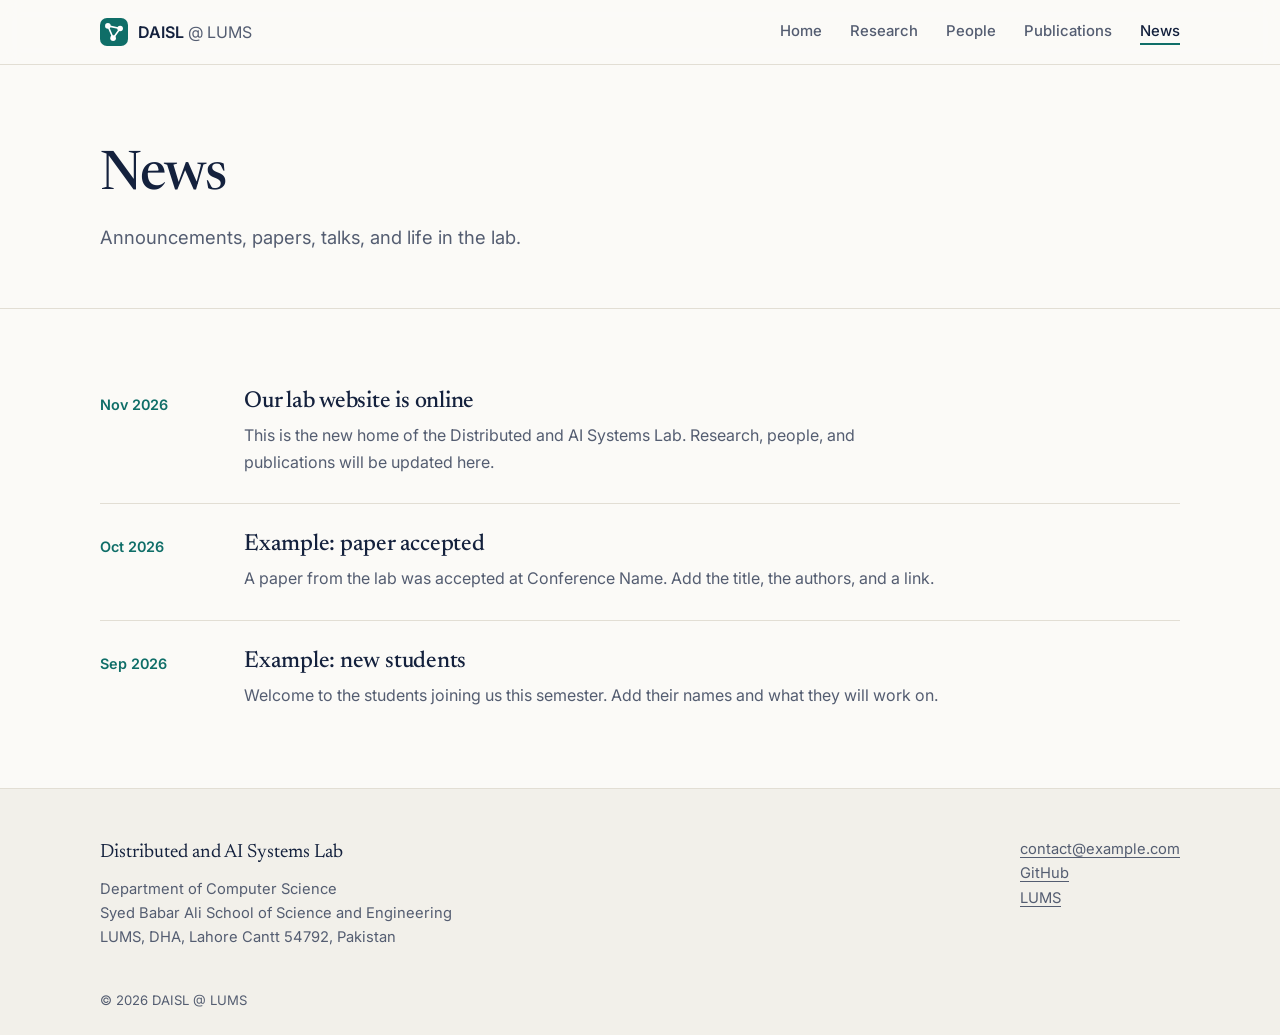
==== news.html @ 784e1e5e "Add multi-page website for the DAISL lab Static HTML and CSS with no build step: Home, Research, Peo" ====
<!doctype html>
<html lang="en">
<head>
  <meta charset="utf-8">
  <meta name="viewport" content="width=device-width, initial-scale=1">
  <title>News · DAISL @ LUMS</title>
  <meta name="description" content="News from the Distributed and AI Systems Lab at LUMS.">

  <link rel="icon" href="assets/favicon.svg" type="image/svg+xml">
  <link rel="preconnect" href="https://fonts.googleapis.com">
  <link rel="preconnect" href="https://fonts.gstatic.com" crossorigin>
  <link href="https://fonts.googleapis.com/css2?family=Inter:wght@400;500;600&family=Newsreader:opsz,wght@6..72,400;6..72,500&display=swap" rel="stylesheet">
  <link rel="stylesheet" href="assets/styles.css">
</head>
<body>
  <a class="skip-link" href="#main">Skip to content</a>

  <!-- Header: the same on every page. aria-current marks the open page. -->
  <header class="site-header">
    <div class="wrap header-inner">
      <a class="brand" href="index.html">
        <img src="assets/favicon.svg" alt="" width="28" height="28">
        <span>DAISL <span class="brand-sub">@ LUMS</span></span>
      </a>
      <nav aria-label="Main">
        <a href="index.html">Home</a>
        <a href="research.html">Research</a>
        <a href="people.html">People</a>
        <a href="publications.html">Publications</a>
        <a href="news.html" aria-current="page">News</a>
      </nav>
    </div>
  </header>

  <main id="main">

    <div class="page-header">
      <div class="wrap">
        <h1>News</h1>
        <p class="lead">Announcements, papers, talks, and life in the lab.</p>
      </div>
    </div>

    <section class="section">
      <div class="wrap">
        <!-- Add new items at the top -->
        <ul class="news">
          <li>
            <time datetime="2026-11">Nov 2026</time>
            <article>
              <h2>Our lab website is online</h2>
              <p>This is the new home of the Distributed and AI Systems Lab. Research, people, and publications will be updated here.</p>
            </article>
          </li>
          <li>
            <time datetime="2026-10">Oct 2026</time>
            <article>
              <h2>Example: paper accepted</h2>
              <p>A paper from the lab was accepted at Conference Name. Add the title, the authors, and a link.</p>
            </article>
          </li>
          <li>
            <time datetime="2026-09">Sep 2026</time>
            <article>
              <h2>Example: new students</h2>
              <p>Welcome to the students joining us this semester. Add their names and what they will work on.</p>
            </article>
          </li>
        </ul>
      </div>
    </section>

  </main>

  <!-- Footer: the same on every page -->
  <footer class="site-footer">
    <div class="wrap footer-inner">
      <div>
        <p class="footer-name">Distributed and AI Systems Lab</p>
        <p>Department of Computer Science<br>
           Syed Babar Ali School of Science and Engineering<br>
           LUMS, DHA, Lahore Cantt 54792, Pakistan</p>
      </div>
      <ul>
        <li><a href="mailto:contact@example.com">contact@example.com</a></li>
        <li><a href="https://github.com/DAISL-Lums">GitHub</a></li>
        <li><a href="https://lums.edu.pk">LUMS</a></li>
      </ul>
    </div>
    <div class="wrap">
      <p class="copyright">© 2026 DAISL @ LUMS</p>
    </div>
  </footer>
</body>
</html>
---- assets/styles.css ----
/* =========================================================
   Theme: change these colors and fonts to restyle the site
   ========================================================= */
:root {
  --bg: #fbfaf7;
  --bg-alt: #f2f0ea;
  --surface: #ffffff;
  --text: #14213d;
  --muted: #545d71;
  --line: #e2ded4;
  --accent: #0f6e68;
  --accent-soft: #dcefec;
  --on-accent: #ffffff;

  --serif: "Newsreader", Georgia, serif;
  --sans: "Inter", system-ui, -apple-system, "Segoe UI", sans-serif;

  --radius: 14px;
  color-scheme: light;
}

@media (prefers-color-scheme: dark) {
  :root {
    --bg: #0d1321;
    --bg-alt: #121a2b;
    --surface: #172136;
    --text: #e9ecf3;
    --muted: #a4adc1;
    --line: #27324a;
    --accent: #5ccfc4;
    --accent-soft: #163a41;
    --on-accent: #07201e;
    color-scheme: dark;
  }
}

/* ---------- Base ---------- */
* { box-sizing: border-box; margin: 0; padding: 0; }

html { scroll-behavior: smooth; scroll-padding-top: 64px; }

body {
  background: var(--bg);
  color: var(--text);
  font: 400 1rem/1.65 var(--sans);
  -webkit-font-smoothing: antialiased;
  /* keeps the footer at the bottom on short pages */
  display: flex; flex-direction: column; min-height: 100vh;
}
main { flex: 1; }

h1, h2, h3 { font-family: var(--serif); font-weight: 500; line-height: 1.15; }
h1 { font-size: clamp(2.5rem, 6vw, 4.1rem); letter-spacing: -0.02em; }
h2 { font-size: clamp(1.9rem, 4vw, 2.5rem); letter-spacing: -0.01em; }
h3 { font-size: 1.35rem; }

a { color: var(--accent); text-underline-offset: 3px; }
a:focus-visible { outline: 2px solid var(--accent); outline-offset: 3px; border-radius: 3px; }

ul, ol { list-style: none; }
img { max-width: 100%; }

.wrap { width: min(1080px, 100% - 2.5rem); margin-inline: auto; }

.skip-link {
  position: absolute; left: -999px;
  background: var(--accent); color: var(--on-accent);
  padding: 0.5rem 1rem; z-index: 20;
}
.skip-link:focus { left: 1rem; top: 1rem; }

/* ---------- Header ---------- */
.site-header {
  position: sticky; top: 0; z-index: 10;
  background: color-mix(in srgb, var(--bg) 88%, transparent);
  backdrop-filter: blur(10px);
  border-bottom: 1px solid var(--line);
}
.header-inner {
  display: flex; align-items: center; justify-content: space-between;
  gap: 1rem; min-height: 64px;
}
.brand {
  display: flex; align-items: center; gap: 0.6rem;
  color: var(--text); text-decoration: none; font-weight: 600;
  white-space: nowrap;
}
.brand-sub { color: var(--muted); font-weight: 400; }
.site-header nav { display: flex; gap: 1.75rem; }
.site-header nav a {
  color: var(--muted); text-decoration: none; font-size: 0.93rem; font-weight: 500;
  border-bottom: 2px solid transparent;
}
.site-header nav a:hover { color: var(--text); }
.site-header nav a[aria-current="page"] { color: var(--text); border-bottom-color: var(--accent); }

/* ---------- Hero ---------- */
.hero { padding: clamp(3.5rem, 9vw, 7rem) 0; }
.hero-inner {
  display: grid; grid-template-columns: 1.25fr 1fr;
  gap: 3rem; align-items: center;
}
.eyebrow {
  color: var(--accent); font-size: 0.8rem; font-weight: 600;
  letter-spacing: 0.1em; text-transform: uppercase; margin-bottom: 1rem;
}
.lead { color: var(--muted); font-size: 1.15rem; max-width: 34rem; margin-top: 1.25rem; }
.actions { display: flex; flex-wrap: wrap; gap: 0.75rem; margin-top: 2rem; }

.button {
  display: inline-block; padding: 0.7rem 1.35rem;
  border: 1px solid var(--line); border-radius: 999px;
  color: var(--text); text-decoration: none; font-weight: 500; font-size: 0.95rem;
  transition: border-color 0.2s, transform 0.2s;
}
.button:hover { border-color: var(--accent); transform: translateY(-1px); }
.button.primary { background: var(--accent); border-color: var(--accent); color: var(--on-accent); }

.network { width: 100%; height: auto; max-width: 420px; justify-self: end; }
.network .edges path { fill: none; stroke: var(--line); stroke-width: 1.5; }
.network .signals path {
  fill: none; stroke: var(--accent); stroke-width: 2.5; stroke-linecap: round;
  stroke-dasharray: 14 420; animation: travel 5s linear infinite;
}
.network .signals path + path { animation-delay: -2.5s; }
.network .nodes circle { fill: var(--surface); stroke: var(--text); stroke-width: 1.5; }
.network .halo { fill: var(--accent-soft); }
.network .hub { fill: var(--accent); }

@keyframes travel {
  from { stroke-dashoffset: 434; }
  to   { stroke-dashoffset: 0; }
}

/* ---------- Sections ---------- */
.section { padding: clamp(3rem, 7vw, 5rem) 0; border-top: 1px solid var(--line); }
.section.alt { background: var(--bg-alt); }
.section-head {
  display: flex; flex-wrap: wrap; align-items: baseline; justify-content: space-between;
  gap: 0.5rem 1rem;
}
.section-head a { font-size: 0.93rem; font-weight: 500; text-decoration: none; }
.section-head a:hover { text-decoration: underline; }

/* ---------- Page header (inner pages) ---------- */
.page-header { padding: clamp(3rem, 7vw, 5rem) 0 clamp(2.5rem, 5vw, 3.5rem); }
.page-header h1 { font-size: clamp(2.4rem, 5.5vw, 3.4rem); }
.page-header .lead { margin-top: 0.9rem; }
.jump { display: flex; flex-wrap: wrap; gap: 0.6rem; margin-top: 1.75rem; }
.jump a {
  border: 1px solid var(--line); border-radius: 999px; padding: 0.35rem 0.95rem;
  color: var(--text); text-decoration: none; font-size: 0.88rem; font-weight: 500;
}
.jump a:hover { border-color: var(--accent); }

/* ---------- Home: news and papers side by side ---------- */
.columns { display: grid; grid-template-columns: 1fr 1fr; gap: 3.5rem; }
.columns h2 { font-size: 1.75rem; }
.brief { margin-top: 1.25rem; }
.brief li { padding: 1rem 0; border-bottom: 1px solid var(--line); }
.brief li:last-child { border-bottom: 0; }
.brief time { color: var(--accent); font-weight: 600; font-size: 0.85rem; }

/* ---------- Research ---------- */
.split { display: grid; grid-template-columns: 1fr 1.6fr; gap: 1.5rem 3rem; }
.area h3 { margin: 1.75rem 0 0.75rem; font-size: 1.2rem; }
.bullets { color: var(--muted); }
.bullets li { position: relative; padding-left: 1.25rem; margin-bottom: 0.35rem; }
.bullets li::before {
  content: ""; position: absolute; left: 0; top: 0.62em;
  width: 7px; height: 7px; border-radius: 50%; background: var(--accent);
}
.project {
  margin-top: 1.75rem; padding: 1.25rem 1.5rem;
  background: var(--surface); border: 1px solid var(--line); border-radius: var(--radius);
}
.project-label {
  color: var(--accent); font-size: 0.75rem; font-weight: 600;
  letter-spacing: 0.08em; text-transform: uppercase; margin-bottom: 0.35rem;
}

.cards {
  display: grid; grid-template-columns: repeat(auto-fit, minmax(min(100%, 420px), 1fr));
  gap: 1.25rem; margin-top: 2.25rem;
}
.card {
  background: var(--surface); border: 1px solid var(--line);
  border-radius: var(--radius); padding: 1.75rem;
  color: var(--text); text-decoration: none;
  transition: border-color 0.2s, transform 0.2s;
}
.card:hover { border-color: var(--accent); transform: translateY(-3px); }
.card-number { display: block; color: var(--accent); font-size: 0.8rem; font-weight: 600; margin-bottom: 1.25rem; }
.card p { color: var(--muted); margin-top: 0.5rem; }

/* ---------- People ---------- */
.group-title { margin: 2.25rem 0 1.25rem; color: var(--muted); }
.people {
  display: grid; grid-template-columns: repeat(auto-fill, minmax(min(100%, 240px), 1fr));
  gap: 1.5rem;
}
.people li { display: flex; align-items: center; gap: 1rem; }
.avatar {
  flex: none; width: 64px; height: 64px; border-radius: 50%;
  display: grid; place-items: center; object-fit: cover;
  background: var(--accent-soft); color: var(--accent);
  font-family: var(--serif); font-size: 1.25rem;
}
.person-name { color: var(--text); font-weight: 600; text-decoration: none; }
.person-name:hover { color: var(--accent); }
.people p { color: var(--muted); font-size: 0.9rem; }

.profile { display: flex; align-items: flex-start; gap: 2rem; margin-top: 2rem; }
.profile > div { max-width: 40rem; }
.avatar.large { width: 140px; height: 140px; font-size: 2.5rem; }
.role { color: var(--muted); margin: 0.25rem 0 0.9rem; font-size: 0.93rem; }
.profile .paper-links { margin-top: 0.9rem; }

.rows { margin-top: 1.5rem; }
.rows li {
  display: flex; flex-wrap: wrap; justify-content: space-between; gap: 0.25rem 1rem;
  padding: 0.9rem 0; border-bottom: 1px solid var(--line);
}
.rows li:last-child { border-bottom: 0; }

/* ---------- Publications ---------- */
.year { display: grid; grid-template-columns: 8rem 1fr; gap: 1rem; }
.year + .year { margin-top: 3rem; }
.year h2 { color: var(--muted); font-size: 1.6rem; }
details { margin-top: 0.4rem; font-size: 0.93rem; }
summary { cursor: pointer; color: var(--muted); width: fit-content; }
details p { margin-top: 0.4rem; max-width: 44rem; }
.papers li { padding-bottom: 1.25rem; margin-bottom: 1.25rem; border-bottom: 1px solid var(--line); }
.papers li:last-child { border-bottom: 0; margin-bottom: 0; padding-bottom: 0; }
.paper-title { font-weight: 600; }
.paper-meta { color: var(--muted); font-size: 0.93rem; }
.paper-links { display: flex; gap: 1rem; font-size: 0.88rem; font-weight: 500; margin-top: 0.35rem; }

/* ---------- News ---------- */
.news li {
  display: grid; grid-template-columns: 8rem 1fr; gap: 1rem;
  padding: 1.75rem 0; border-bottom: 1px solid var(--line);
}
.news li:first-child { padding-top: 0; }
.news li:last-child { border-bottom: 0; padding-bottom: 0; }
.news time { color: var(--accent); font-weight: 600; font-size: 0.9rem; padding-top: 0.2rem; }
.news h2 { font-size: 1.45rem; }
.news p { color: var(--muted); margin-top: 0.4rem; max-width: 44rem; }

/* ---------- Footer ---------- */
.site-footer {
  background: var(--bg-alt); border-top: 1px solid var(--line);
  padding: 3rem 0 1.5rem; color: var(--muted); font-size: 0.92rem;
}
.footer-inner { display: flex; flex-wrap: wrap; justify-content: space-between; gap: 2rem; }
.footer-name { color: var(--text); font-family: var(--serif); font-size: 1.2rem; margin-bottom: 0.5rem; }
.site-footer a { color: var(--muted); }
.site-footer a:hover { color: var(--accent); }
.copyright { margin-top: 2.5rem; font-size: 0.82rem; }

/* ---------- Small screens ---------- */
@media (max-width: 760px) {
  html { scroll-padding-top: 84px; }
  .header-inner { flex-direction: column; align-items: flex-start; gap: 0.4rem; padding-block: 0.75rem; }
  .site-header nav { width: 100%; flex-wrap: wrap; justify-content: space-between; gap: 0.25rem 0.75rem; }
  .hero-inner, .columns, .split { grid-template-columns: 1fr; }
  .network { max-width: 300px; justify-self: center; }
  .year, .news li { grid-template-columns: 1fr; gap: 0.4rem; }
  .profile { flex-direction: column; gap: 1.25rem; }
}

@media (prefers-reduced-motion: reduce) {
  html { scroll-behavior: auto; }
  *, *::before, *::after { transition: none !important; animation: none !important; }
  .network .signals { display: none; }
}
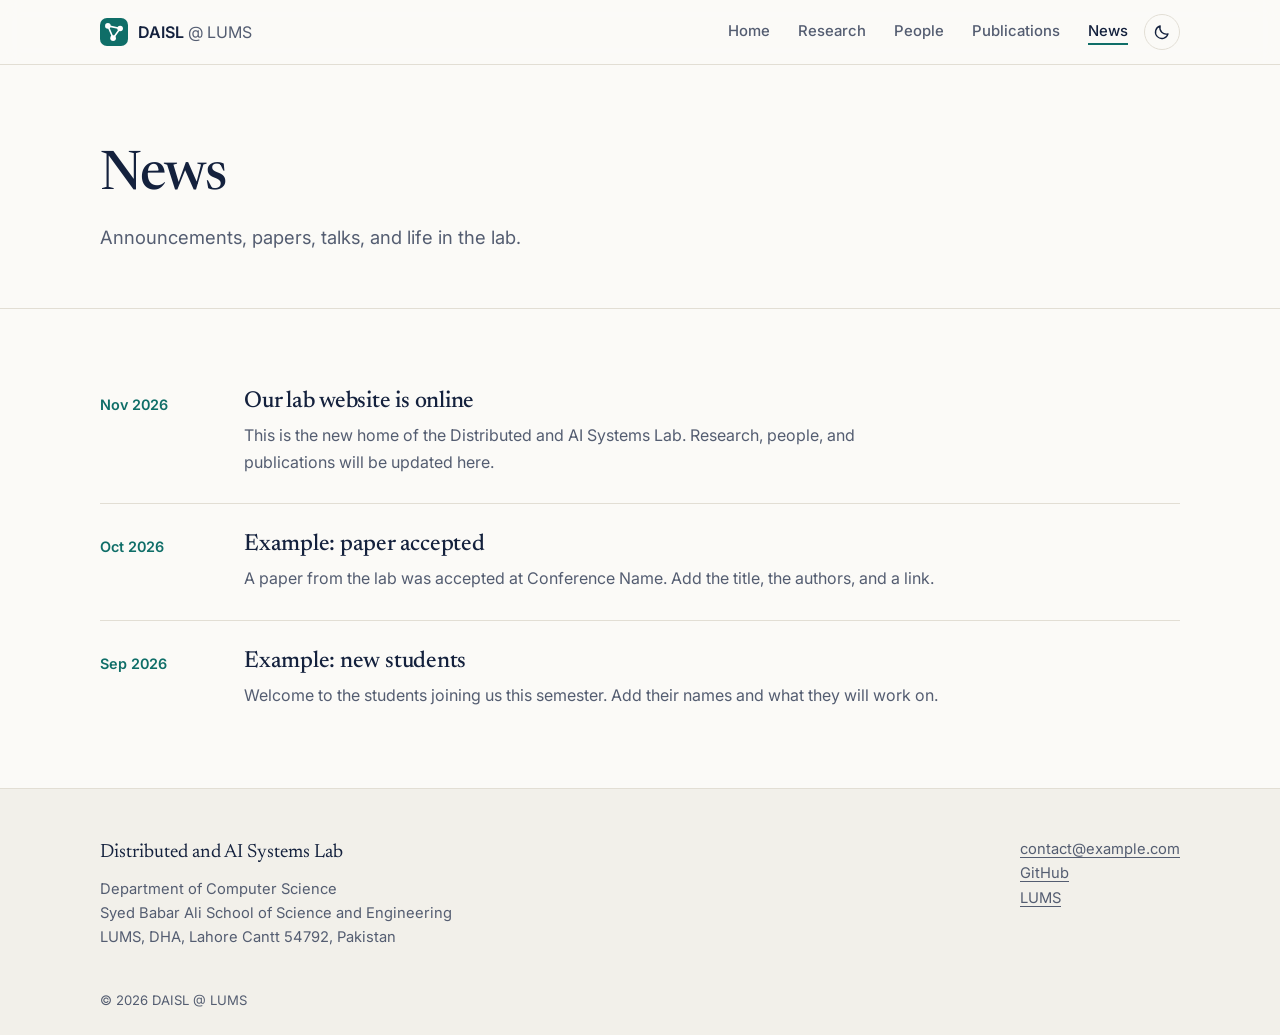
==== commit 60b856d7: "Default to light mode and add a theme toggle The site followed the visitor's system theme. It now op" ====
--- a/news.html
+++ b/news.html
@@ -11,6 +11,7 @@
   <link rel="preconnect" href="https://fonts.gstatic.com" crossorigin>
   <link href="https://fonts.googleapis.com/css2?family=Inter:wght@400;500;600&family=Newsreader:opsz,wght@6..72,400;6..72,500&display=swap" rel="stylesheet">
   <link rel="stylesheet" href="assets/styles.css">
+  <script src="assets/theme.js"></script>
 </head>
 <body>
   <a class="skip-link" href="#main">Skip to content</a>
@@ -29,6 +30,10 @@
         <a href="publications.html">Publications</a>
         <a href="news.html" aria-current="page">News</a>
       </nav>
+      <button class="theme-toggle" type="button" aria-label="Switch to dark mode" hidden>
+        <svg class="icon-moon" viewBox="0 0 24 24" aria-hidden="true"><path d="M20 14.5A8.5 8.5 0 0 1 9.5 4a8.5 8.5 0 1 0 10.5 10.5Z"/></svg>
+        <svg class="icon-sun" viewBox="0 0 24 24" aria-hidden="true"><circle cx="12" cy="12" r="4"/><path d="M12 2v2.5M12 19.5V22M2 12h2.5M19.5 12H22M4.9 4.9l1.8 1.8M17.3 17.3l1.8 1.8M19.1 4.9l-1.8 1.8M6.7 17.3l-1.8 1.8"/></svg>
+      </button>
     </div>
   </header>
 
--- a/assets/styles.css
+++ b/assets/styles.css
@@ -19,19 +19,18 @@
   color-scheme: light;
 }
 
-@media (prefers-color-scheme: dark) {
-  :root {
-    --bg: #0d1321;
-    --bg-alt: #121a2b;
-    --surface: #172136;
-    --text: #e9ecf3;
-    --muted: #a4adc1;
-    --line: #27324a;
-    --accent: #5ccfc4;
-    --accent-soft: #163a41;
-    --on-accent: #07201e;
-    color-scheme: dark;
-  }
+/* Dark colors, used when the visitor picks them with the header button */
+:root[data-theme="dark"] {
+  --bg: #0d1321;
+  --bg-alt: #121a2b;
+  --surface: #172136;
+  --text: #e9ecf3;
+  --muted: #a4adc1;
+  --line: #27324a;
+  --accent: #5ccfc4;
+  --accent-soft: #163a41;
+  --on-accent: #07201e;
+  color-scheme: dark;
 }
 
 /* ---------- Base ---------- */
@@ -86,13 +85,30 @@
   white-space: nowrap;
 }
 .brand-sub { color: var(--muted); font-weight: 400; }
-.site-header nav { display: flex; gap: 1.75rem; }
+.site-header nav { display: flex; gap: 1.75rem; margin-left: auto; }
 .site-header nav a {
   color: var(--muted); text-decoration: none; font-size: 0.93rem; font-weight: 500;
   border-bottom: 2px solid transparent;
 }
 .site-header nav a:hover { color: var(--text); }
 .site-header nav a[aria-current="page"] { color: var(--text); border-bottom-color: var(--accent); }
+
+.theme-toggle {
+  flex: none; width: 36px; height: 36px; border-radius: 50%;
+  display: grid; place-items: center; cursor: pointer;
+  background: transparent; border: 1px solid var(--line); color: var(--text);
+  transition: border-color 0.2s;
+}
+.theme-toggle[hidden] { display: none; }
+.theme-toggle:hover { border-color: var(--accent); }
+.theme-toggle:focus-visible { outline: 2px solid var(--accent); outline-offset: 3px; }
+.theme-toggle svg {
+  width: 18px; height: 18px; fill: none; stroke: currentColor;
+  stroke-width: 1.8; stroke-linecap: round; stroke-linejoin: round;
+}
+.theme-toggle .icon-sun,
+:root[data-theme="dark"] .theme-toggle .icon-moon { display: none; }
+:root[data-theme="dark"] .theme-toggle .icon-sun { display: block; }
 
 /* ---------- Hero ---------- */
 .hero { padding: clamp(3.5rem, 9vw, 7rem) 0; }
@@ -261,8 +277,10 @@
 /* ---------- Small screens ---------- */
 @media (max-width: 760px) {
   html { scroll-padding-top: 84px; }
-  .header-inner { flex-direction: column; align-items: flex-start; gap: 0.4rem; padding-block: 0.75rem; }
-  .site-header nav { width: 100%; flex-wrap: wrap; justify-content: space-between; gap: 0.25rem 0.75rem; }
+  .header-inner { flex-wrap: wrap; gap: 0.4rem 1rem; padding-block: 0.6rem; }
+  .theme-toggle { margin-left: auto; width: 32px; height: 32px; }
+  /* the menu drops to its own row under the name and button */
+  .site-header nav { order: 1; width: 100%; flex-wrap: wrap; justify-content: space-between; gap: 0.25rem 0.5rem; }
   .hero-inner, .columns, .split { grid-template-columns: 1fr; }
   .network { max-width: 300px; justify-self: center; }
   .year, .news li { grid-template-columns: 1fr; gap: 0.4rem; }
